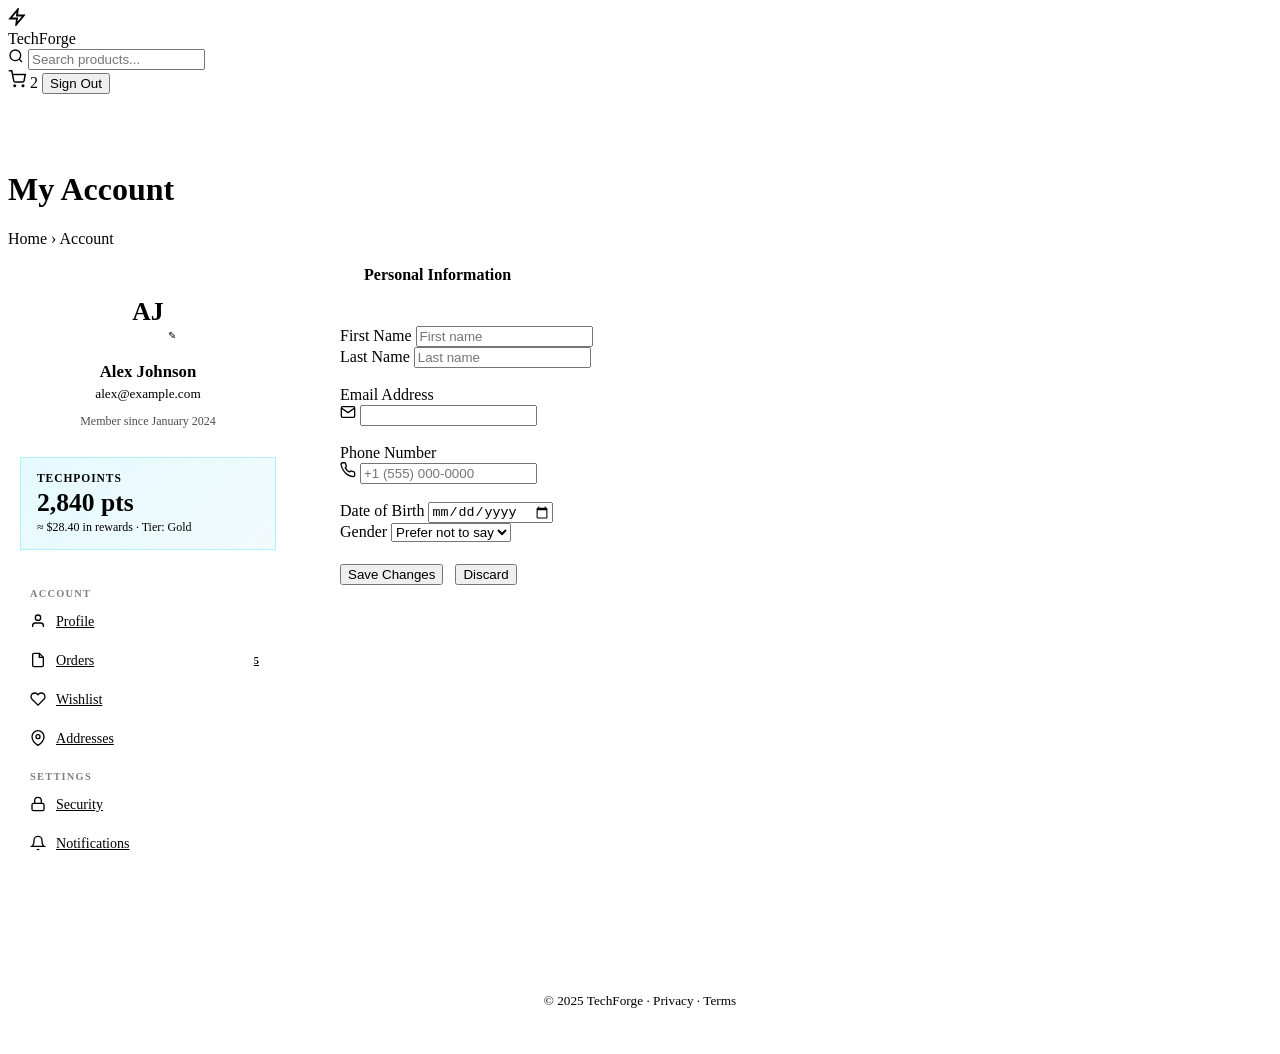
==== src/main/resources/templates/account.html @ 86583021 "commit" ====
<!DOCTYPE html>
<html lang="en" xmlns:th="http://www.thymeleaf.org">
<head>
    <meta charset="UTF-8"/>
    <meta name="viewport" content="width=device-width, initial-scale=1.0"/>
    <title>My Account — TechForge</title>
    <link rel="stylesheet" th:href="@{/css/styles.css}"/>
    <style>
        /* ── Account layout ── */
        .account-page { padding: 56px 0 80px; }
        .account-layout {
            display: grid;
            grid-template-columns: 280px 1fr;
            gap: 28px;
            align-items: start;
        }
        /* Sidebar */
        .account-sidebar {
            background: var(--panel);
            border: 1px solid var(--border);
            border-radius: var(--radius-lg);
            overflow: hidden;
            position: sticky;
            top: 90px;
        }
        .account-profile-card {
            padding: 28px 24px;
            border-bottom: 1px solid var(--border);
            text-align: center;
        }
        .account-avatar {
            width: 72px; height: 72px;
            background: linear-gradient(135deg, var(--cyan), var(--cyan-dim));
            border-radius: 50%;
            display: flex; align-items: center; justify-content: center;
            font-family: var(--font-display);
            font-size: 1.6rem; font-weight: 800;
            color: var(--navy);
            margin: 0 auto 14px;
            position: relative;
        }
        .avatar-edit-btn {
            position: absolute; bottom: 0; right: 0;
            width: 24px; height: 24px;
            background: var(--navy-light);
            border: 2px solid var(--border);
            border-radius: 50%;
            display: flex; align-items: center; justify-content: center;
            cursor: pointer; transition: var(--transition);
            color: var(--white-dim); font-size: 0.6rem;
        }
        .avatar-edit-btn:hover { border-color: var(--cyan); color: var(--cyan); }
        .account-name {
            font-family: var(--font-display);
            font-size: 1.05rem; font-weight: 700;
            margin-bottom: 4px;
        }
        .account-email { font-size: 0.83rem; color: var(--white-dim); margin-bottom: 12px; }
        .account-member-since { font-size: 0.75rem; color: var(--white-dim); opacity: 0.7; }
        /* Account nav */
        .account-nav { padding: 12px 8px; }
        .account-nav-item {
            display: flex; align-items: center; gap: 10px;
            padding: 10px 14px;
            border-radius: var(--radius);
            color: var(--white-dim);
            font-size: 0.88rem; font-weight: 500;
            cursor: pointer; transition: var(--transition);
            margin-bottom: 2px;
        }
        .account-nav-item:hover { color: var(--white); background: var(--navy-light); }
        .account-nav-item.active {
            color: var(--cyan); background: var(--cyan-glow);
            border-left: 3px solid var(--cyan);
            margin-left: -3px; padding-left: 17px;
        }
        .account-nav-section {
            font-size: 0.65rem; font-weight: 700;
            letter-spacing: 0.12em; text-transform: uppercase;
            color: var(--white-dim); opacity: 0.5;
            padding: 10px 14px 4px;
            margin-top: 4px;
        }
        /* Points widget */
        .points-widget {
            margin: 0 12px 12px;
            background: linear-gradient(135deg, rgba(0,212,255,0.1) 0%, rgba(0,153,187,0.05) 100%);
            border: 1px solid rgba(0,212,255,0.25);
            border-radius: var(--radius);
            padding: 14px 16px;
        }
        .points-label { font-size: 0.72rem; font-weight: 700; letter-spacing: 0.08em;
            text-transform: uppercase; color: var(--cyan); margin-bottom: 4px; }
        .points-value { font-family: var(--font-display); font-size: 1.6rem; font-weight: 800; color: var(--white); }
        .points-sub { font-size: 0.75rem; color: var(--white-dim); margin-top: 2px; }
        /* Main panel */
        .account-panel { display: flex; flex-direction: column; gap: 24px; }
        .account-section {
            background: var(--panel);
            border: 1px solid var(--border);
            border-radius: var(--radius-lg);
            overflow: hidden;
        }
        .account-section-header {
            padding: 18px 24px;
            border-bottom: 1px solid var(--border);
            display: flex; align-items: center; justify-content: space-between;
        }
        .account-section-title {
            font-family: var(--font-display);
            font-size: 1rem; font-weight: 700;
            display: flex; align-items: center; gap: 8px;
        }
        .account-section-body { padding: 24px; }
        /* Order row */
        .order-row {
            display: flex; align-items: center; gap: 16px;
            padding: 16px;
            border: 1px solid var(--border);
            border-radius: var(--radius);
            margin-bottom: 12px;
            transition: var(--transition);
            cursor: pointer;
        }
        .order-row:hover { border-color: rgba(0,212,255,0.3); }
        .order-row:last-child { margin-bottom: 0; }
        .order-row-thumb {
            width: 56px; height: 56px;
            background: var(--navy-light);
            border-radius: var(--radius);
            overflow: hidden; flex-shrink: 0;
        }
        .order-row-thumb img { width: 100%; height: 100%; object-fit: cover; }
        .order-row-info { flex: 1; }
        .order-row-id {
            font-family: var(--font-display);
            font-size: 0.82rem; color: var(--cyan); margin-bottom: 3px;
        }
        .order-row-name { font-weight: 600; font-size: 0.92rem; margin-bottom: 3px; }
        .order-row-date { font-size: 0.78rem; color: var(--white-dim); }
        .order-row-right { text-align: right; flex-shrink: 0; }
        .order-row-total { font-family: var(--font-display); font-weight: 800; font-size: 1rem; }
        .order-row-action { font-size: 0.8rem; color: var(--cyan); margin-top: 4px; cursor: pointer; }
        /* Address card */
        .address-card {
            border: 1px solid var(--border);
            border-radius: var(--radius);
            padding: 16px;
            position: relative;
            transition: var(--transition);
        }
        .address-card:hover { border-color: rgba(0,212,255,0.3); }
        .address-card.default { border-color: var(--cyan); }
        .address-card-badge {
            position: absolute; top: 10px; right: 10px;
        }
        .address-name { font-weight: 600; font-size: 0.9rem; margin-bottom: 6px; }
        .address-lines { font-size: 0.85rem; color: var(--white-dim); line-height: 1.6; }
        .address-actions {
            display: flex; gap: 8px; margin-top: 12px;
            padding-top: 12px; border-top: 1px solid var(--border);
        }
        .addresses-grid {
            display: grid;
            grid-template-columns: 1fr 1fr;
            gap: 14px;
        }
        /* Wishlist grid */
        .wishlist-grid {
            display: grid;
            grid-template-columns: repeat(auto-fill, minmax(160px, 1fr));
            gap: 16px;
        }
        .wishlist-item {
            background: var(--navy-light);
            border: 1px solid var(--border);
            border-radius: var(--radius);
            overflow: hidden;
            transition: var(--transition);
        }
        .wishlist-item:hover { border-color: rgba(0,212,255,0.4); }
        .wishlist-img {
            aspect-ratio: 1;
            overflow: hidden;
        }
        .wishlist-img img { width: 100%; height: 100%; object-fit: cover; }
        .wishlist-info { padding: 10px; }
        .wishlist-name { font-size: 0.83rem; font-weight: 600; margin-bottom: 4px;
            white-space: nowrap; overflow: hidden; text-overflow: ellipsis; }
        .wishlist-price { font-size: 0.8rem; color: var(--cyan); font-weight: 700; }
        .wishlist-actions { display: flex; gap: 6px; margin-top: 8px; }
        /* Notification toggles */
        .notif-row {
            display: flex; align-items: flex-start; justify-content: space-between; gap: 24px;
            padding: 14px 0;
            border-bottom: 1px solid var(--border);
        }
        .notif-row:last-child { border-bottom: none; }
        .notif-label { font-weight: 500; font-size: 0.9rem; margin-bottom: 3px; }
        .notif-desc { font-size: 0.8rem; color: var(--white-dim); }
        /* Toggle switch */
        .toggle {
            position: relative; width: 44px; height: 24px;
            flex-shrink: 0; cursor: pointer;
        }
        .toggle input { opacity: 0; width: 0; height: 0; }
        .toggle-slider {
            position: absolute; inset: 0;
            background: var(--border);
            border-radius: 24px;
            transition: var(--transition);
        }
        .toggle-slider::before {
            content: '';
            position: absolute; left: 3px; top: 3px;
            width: 18px; height: 18px;
            background: var(--white-dim);
            border-radius: 50%;
            transition: var(--transition);
        }
        .toggle input:checked + .toggle-slider { background: var(--cyan); }
        .toggle input:checked + .toggle-slider::before {
            transform: translateX(20px);
            background: var(--navy);
        }
        /* Danger zone */
        .danger-zone {
            border: 1px solid rgba(255,68,102,0.3);
            border-radius: var(--radius);
            padding: 18px;
            display: flex; align-items: center; justify-content: space-between; gap: 24px;
        }
        .danger-title { font-weight: 600; color: var(--red); margin-bottom: 4px; font-size: 0.92rem; }
        .danger-desc { font-size: 0.83rem; color: var(--white-dim); }

        @media (max-width: 900px) {
            .account-layout { grid-template-columns: 1fr; }
            .account-sidebar { position: static; }
        }
        @media (max-width: 560px) {
            .addresses-grid { grid-template-columns: 1fr; }
        }
    </style>
</head>
<body>

<!-- ══════════════════ NAVBAR ══════════════════ -->
<header>
    <nav class="navbar">
        <div class="navbar-inner">
            <a th:href="@{/}" class="nav-logo">
                <div class="nav-logo-mark">
                    <svg width="18" height="18" viewBox="0 0 24 24" fill="none"
                         stroke="currentColor" stroke-width="2.5">
                        <polygon points="13 2 3 14 12 14 11 22 21 10 12 10 13 2"/>
                    </svg>
                </div>
                <span class="nav-logo-text">Tech<span>Forge</span></span>
            </a>
            <div class="nav-search">
                <svg class="nav-search-icon" width="16" height="16" viewBox="0 0 24 24" fill="none"
                     stroke="currentColor" stroke-width="2">
                    <circle cx="11" cy="11" r="8"/><line x1="21" y1="21" x2="16.65" y2="16.65"/>
                </svg>
                <input type="search" placeholder="Search products..."/>
            </div>
            <div class="nav-actions">
                <a th:href="@{/cart}" class="nav-action-btn" title="Cart">
                    <svg width="18" height="18" viewBox="0 0 24 24" fill="none"
                         stroke="currentColor" stroke-width="2">
                        <circle cx="9" cy="21" r="1"/><circle cx="20" cy="21" r="1"/>
                        <path d="M1 1h4l2.68 13.39a2 2 0 0 0 2 1.61h9.72a2 2 0 0 0 2-1.61L23 6H6"/>
                    </svg>
                    <span class="badge" th:text="${cartCount} ?: 0">2</span>
                </a>
                <form th:action="@{/logout}" method="post" style="display:inline;">
                    <input type="hidden" th:name="${_csrf.parameterName}" th:value="${_csrf.token}"/>
                    <button type="submit" class="btn btn-ghost btn-sm">Sign Out</button>
                </form>
            </div>
        </div>
    </nav>
</header>

<!-- ══════════════════ ACCOUNT PAGE ══════════════════ -->
<main class="account-page">
    <div class="container">
        <h1 class="page-title">My Account</h1>
        <nav class="page-breadcrumb">
            <a th:href="@{/}">Home</a>
            <span>›</span>
            <span>Account</span>
        </nav>

        <div class="account-layout">

            <!-- ── Sidebar ── -->
            <aside class="account-sidebar">
                <div class="account-profile-card">
                    <div class="account-avatar">
                        <span th:text="${user?.initials} ?: 'AJ'">AJ</span>
                        <button class="avatar-edit-btn" title="Change photo">✎</button>
                    </div>
                    <div class="account-name" th:text="${user?.fullName} ?: 'Alex Johnson'">Alex Johnson</div>
                    <div class="account-email" th:text="${user?.email} ?: 'alex@example.com'">alex@example.com</div>
                    <div class="account-member-since">
                        Member since
                        <span th:text="${user?.memberSince} ?: 'January 2024'">January 2024</span>
                    </div>
                </div>

                <!-- TechPoints widget -->
                <div class="points-widget">
                    <div class="points-label">TechPoints</div>
                    <div class="points-value" th:text="${user?.points} ?: '2,840'">2,840 pts</div>
                    <div class="points-sub">≈ $28.40 in rewards · Tier: Gold</div>
                </div>

                <nav class="account-nav">
                    <div class="account-nav-section">Account</div>
                    <a href="#profile" class="account-nav-item active" onclick="showSection('profile',this)">
                        <svg width="16" height="16" viewBox="0 0 24 24" fill="none"
                             stroke="currentColor" stroke-width="2">
                            <path d="M20 21v-2a4 4 0 0 0-4-4H8a4 4 0 0 0-4 4v2"/>
                            <circle cx="12" cy="7" r="4"/>
                        </svg>
                        Profile
                    </a>
                    <a href="#orders" class="account-nav-item" onclick="showSection('orders',this)">
                        <svg width="16" height="16" viewBox="0 0 24 24" fill="none"
                             stroke="currentColor" stroke-width="2">
                            <path d="M14 2H6a2 2 0 0 0-2 2v16a2 2 0 0 0 2 2h12a2 2 0 0 0 2-2V8z"/>
                            <polyline points="14 2 14 8 20 8"/>
                        </svg>
                        Orders
                        <span style="margin-left:auto;background:var(--cyan);color:var(--navy);
                         font-size:0.65rem;font-weight:700;padding:2px 7px;border-radius:999px;">
              5
            </span>
                    </a>
                    <a href="#wishlist" class="account-nav-item" onclick="showSection('wishlist',this)">
                        <svg width="16" height="16" viewBox="0 0 24 24" fill="none"
                             stroke="currentColor" stroke-width="2">
                            <path d="M20.84 4.61a5.5 5.5 0 0 0-7.78 0L12 5.67l-1.06-1.06a5.5 5.5 0 0 0-7.78 7.78l1.06 1.06L12 21.23l7.78-7.78 1.06-1.06a5.5 5.5 0 0 0 0-7.78z"/>
                        </svg>
                        Wishlist
                    </a>
                    <a href="#addresses" class="account-nav-item" onclick="showSection('addresses',this)">
                        <svg width="16" height="16" viewBox="0 0 24 24" fill="none"
                             stroke="currentColor" stroke-width="2">
                            <path d="M21 10c0 7-9 13-9 13s-9-6-9-13a9 9 0 0 1 18 0z"/>
                            <circle cx="12" cy="10" r="3"/>
                        </svg>
                        Addresses
                    </a>
                    <div class="account-nav-section">Settings</div>
                    <a href="#security" class="account-nav-item" onclick="showSection('security',this)">
                        <svg width="16" height="16" viewBox="0 0 24 24" fill="none"
                             stroke="currentColor" stroke-width="2">
                            <rect x="3" y="11" width="18" height="11" rx="2" ry="2"/>
                            <path d="M7 11V7a5 5 0 0 1 10 0v4"/>
                        </svg>
                        Security
                    </a>
                    <a href="#notifications" class="account-nav-item" onclick="showSection('notifications',this)">
                        <svg width="16" height="16" viewBox="0 0 24 24" fill="none"
                             stroke="currentColor" stroke-width="2">
                            <path d="M18 8A6 6 0 0 0 6 8c0 7-3 9-3 9h18s-3-2-3-9"/>
                            <path d="M13.73 21a2 2 0 0 1-3.46 0"/>
                        </svg>
                        Notifications
                    </a>
                </nav>
            </aside>

            <!-- ── Main panels ── -->
            <div class="account-panel">

                <!-- ════ PROFILE ════ -->
                <div class="account-section" id="section-profile">
                    <div class="account-section-header">
                        <div class="account-section-title">
                            <svg width="16" height="16" viewBox="0 0 24 24" fill="none"
                                 stroke="var(--cyan)" stroke-width="2">
                                <path d="M20 21v-2a4 4 0 0 0-4-4H8a4 4 0 0 0-4 4v2"/>
                                <circle cx="12" cy="7" r="4"/>
                            </svg>
                            Personal Information
                        </div>
                    </div>
                    <div class="account-section-body">
                        <form th:action="@{/account/profile}" th:object="${profileForm}"
                              method="post" style="display:flex;flex-direction:column;gap:18px;">
                            <input type="hidden" th:name="${_csrf.parameterName}" th:value="${_csrf.token}"/>

                            <div class="form-row">
                                <div class="form-group">
                                    <label class="form-label">First Name</label>
                                    <input th:field="*{firstName}" type="text" class="form-input"
                                           placeholder="First name" th:value="${user?.firstName} ?: 'Alex'"/>
                                </div>
                                <div class="form-group">
                                    <label class="form-label">Last Name</label>
                                    <input th:field="*{lastName}" type="text" class="form-input"
                                           placeholder="Last name" th:value="${user?.lastName} ?: 'Johnson'"/>
                                </div>
                            </div>

                            <div class="form-group">
                                <label class="form-label">Email Address</label>
                                <div class="input-group">
                                    <svg class="input-icon" width="16" height="16" viewBox="0 0 24 24" fill="none"
                                         stroke="currentColor" stroke-width="2">
                                        <path d="M4 4h16c1.1 0 2 .9 2 2v12c0 1.1-.9 2-2 2H4c-1.1 0-2-.9-2-2V6c0-1.1.9-2 2-2z"/>
                                        <polyline points="22,6 12,13 2,6"/>
                                    </svg>
                                    <input th:field="*{email}" type="email" class="form-input"
                                           th:value="${user?.email} ?: 'alex@example.com'"/>
                                </div>
                            </div>

                            <div class="form-group">
                                <label class="form-label">Phone Number</label>
                                <div class="input-group">
                                    <svg class="input-icon" width="16" height="16" viewBox="0 0 24 24" fill="none"
                                         stroke="currentColor" stroke-width="2">
                                        <path d="M22 16.92v3a2 2 0 0 1-2.18 2 19.79 19.79 0 0 1-8.63-3.07A19.5 19.5 0 0 1 4.69 12 19.79 19.79 0 0 1 1.61 3.38 2 2 0 0 1 3.6 1.18h3a2 2 0 0 1 2 1.72c.127.96.361 1.903.7 2.81a2 2 0 0 1-.45 2.11L7.91 8.77a16 16 0 0 0 6.29 6.29l.95-.95a2 2 0 0 1 2.11-.45c.907.339 1.85.573 2.81.7a2 2 0 0 1 1.72 2z"/>
                                    </svg>
                                    <input th:field="*{phone}" type="tel" class="form-input"
                                           placeholder="+1 (555) 000-0000"
                                           th:value="${user?.phone}"/>
                                </div>
                            </div>

                            <div class="form-row">
                                <div class="form-group">
                                    <label class="form-label">Date of Birth</label>
                                    <input th:field="*{dob}" type="date" class="form-input"
                                           th:value="${user?.dob}"/>
                                </div>
                                <div class="form-group">
                                    <label class="form-label">Gender</label>
                                    <select th:field="*{gender}" class="form-select">
                                        <option value="">Prefer not to say</option>
                                        <option value="M">Male</option>
                                        <option value="F">Female</option>
                                        <option value="NB">Non-binary</option>
                                        <option value="OTHER">Other</option>
                                    </select>
                                </div>
                            </div>

                            <div style="display:flex;gap:12px;padding-top:4px;">
                                <button type="submit" class="btn btn-primary">Save Changes</button>
                                <button type="reset" class="btn btn-ghost">Discard</button>
                            </div>
                        </form>
                    </div>
                </div>

                <!-- ════ ORDERS ════ -->
                <div class="account-section" id="section-orders" style="display:none;">
                    <div class="account-section-header">
                        <div class="account-section-title">
                            <svg width="16" height="16" viewBox="0 0 24 24" fill="none"
                                 stroke="var(--cyan)" stroke-width="2">
                                <path d="M14 2H6a2 2 0 0 0-2 2v16a2 2 0 0 0 2 2h12a2 2 0 0 0 2-2V8z"/>
                                <polyline points="14 2 14 8 20 8"/>
                            </svg>
                            Order History
                        </div>
                        <select class="sort-select" style="font-size:0.82rem;">
                            <option>All Orders</option>
                            <option>Delivered</option>
                            <option>In Transit</option>
                            <option>Pending</option>
                            <option>Cancelled</option>
                        </select>
                    </div>
                    <div class="account-section-body">

                        <!--/* th:each loop:
                        <div th:each="order : ${userOrders}" class="order-row"
                             th:onclick="|window.location='@{/account/orders/{id}(id=${order.id})}'|">
                          ...
                        </div>
                        */-->

                        <div class="order-row">
                            <div class="order-row-thumb">
                                <img src="https://images.unsplash.com/photo-1517336714731-489689fd1ca8?w=120&q=60"
                                     th:src="@{/images/products/macbook-thumb.jpg}" alt="MacBook"/>
                            </div>
                            <div class="order-row-info">
                                <div class="order-row-id">Order #10089 · 2 items</div>
                                <div class="order-row-name">MacBook Pro M3 + AirPods Pro</div>
                                <div class="order-row-date">Placed Jun 03, 2025</div>
                            </div>
                            <div class="order-row-right">
                                <div class="order-row-total">$2,248.00</div>
                                <span class="status status-pending" style="margin-top:6px;display:inline-flex;">Pending</span>
                                <div class="order-row-action">Track order →</div>
                            </div>
                        </div>

                        <div class="order-row">
                            <div class="order-row-thumb">
                                <img src="https://images.unsplash.com/photo-1505740420928-5e560c06d30e?w=120&q=60"
                                     th:src="@{/images/products/headphones-thumb.jpg}" alt="Sony"/>
                            </div>
                            <div class="order-row-info">
                                <div class="order-row-id">Order #10055 · 1 item</div>
                                <div class="order-row-name">Sony WH-1000XM5 Wireless</div>
                                <div class="order-row-date">Placed May 18, 2025</div>
                            </div>
                            <div class="order-row-right">
                                <div class="order-row-total">$349.00</div>
                                <span class="status status-active" style="margin-top:6px;display:inline-flex;">Delivered</span>
                                <div class="order-row-action">Buy again →</div>
                            </div>
                        </div>

                        <div class="order-row">
                            <div class="order-row-thumb">
                                <img src="https://images.unsplash.com/photo-1527443224154-c4a3942d3acf?w=120&q=60"
                                     th:src="@{/images/products/monitor-thumb.jpg}" alt="Monitor"/>
                            </div>
                            <div class="order-row-info">
                                <div class="order-row-id">Order #10030 · 1 item</div>
                                <div class="order-row-name">LG 34" UltraWide IPS 144Hz</div>
                                <div class="order-row-date">Placed Apr 10, 2025</div>
                            </div>
                            <div class="order-row-right">
                                <div class="order-row-total">$799.00</div>
                                <span class="status status-active" style="margin-top:6px;display:inline-flex;">Delivered</span>
                                <div class="order-row-action">Write a review →</div>
                            </div>
                        </div>

                    </div>
                </div>

                <!-- ════ WISHLIST ════ -->
                <div class="account-section" id="section-wishlist" style="display:none;">
                    <div class="account-section-header">
                        <div class="account-section-title">
                            <svg width="16" height="16" viewBox="0 0 24 24" fill="none"
                                 stroke="var(--cyan)" stroke-width="2">
                                <path d="M20.84 4.61a5.5 5.5 0 0 0-7.78 0L12 5.67l-1.06-1.06a5.5 5.5 0 0 0-7.78 7.78l1.06 1.06L12 21.23l7.78-7.78 1.06-1.06a5.5 5.5 0 0 0 0-7.78z"/>
                            </svg>
                            Saved Items
                        </div>
                        <span style="font-size:0.83rem;color:var(--white-dim);">4 items</span>
                    </div>
                    <div class="account-section-body">
                        <div class="wishlist-grid">
                            <div class="wishlist-item">
                                <div class="wishlist-img">
                                    <img src="https://images.unsplash.com/photo-1593640408182-31c228b42c41?w=200&q=60"
                                         th:src="@{/images/products/rtx-thumb.jpg}" alt="RTX 4090"/>
                                </div>
                                <div class="wishlist-info">
                                    <div class="wishlist-name">NVIDIA RTX 4090</div>
                                    <div class="wishlist-price">$1,599.00</div>
                                    <div class="wishlist-actions">
                                        <a th:href="@{/cart/add(productId=8)}"
                                           class="btn btn-primary btn-sm" style="flex:1;justify-content:center;">Add</a>
                                        <button class="btn-icon btn-sm" title="Remove from wishlist">✕</button>
                                    </div>
                                </div>
                            </div>
                            <div class="wishlist-item">
                                <div class="wishlist-img">
                                    <img src="https://images.unsplash.com/photo-1606220588913-b3aacb4d2f46?w=200&q=60"
                                         th:src="@{/images/products/iphone-thumb.jpg}" alt="iPhone 15"/>
                                </div>
                                <div class="wishlist-info">
                                    <div class="wishlist-name">iPhone 15 Pro Max</div>
                                    <div class="wishlist-price">$1,019.00</div>
                                    <div class="wishlist-actions">
                                        <a th:href="@{/cart/add(productId=2)}"
                                           class="btn btn-primary btn-sm" style="flex:1;justify-content:center;">Add</a>
                                        <button class="btn-icon btn-sm" title="Remove">✕</button>
                                    </div>
                                </div>
                            </div>
                            <div class="wishlist-item">
                                <div class="wishlist-img">
                                    <img src="https://images.unsplash.com/photo-1585386959984-a4155224a1ad?w=200&q=60"
                                         th:src="@{/images/products/watch-thumb.jpg}" alt="Galaxy Watch"/>
                                </div>
                                <div class="wishlist-info">
                                    <div class="wishlist-name">Galaxy Watch 6 Pro</div>
                                    <div class="wishlist-price">$449.00</div>
                                    <div class="wishlist-actions">
                                        <a th:href="@{/cart/add(productId=5)}"
                                           class="btn btn-primary btn-sm" style="flex:1;justify-content:center;">Add</a>
                                        <button class="btn-icon btn-sm" title="Remove">✕</button>
                                    </div>
                                </div>
                            </div>
                            <div class="wishlist-item">
                                <div class="wishlist-img">
                                    <img src="https://images.unsplash.com/photo-1496181133206-80ce9b88a853?w=200&q=60"
                                         th:src="@{/images/products/dell-thumb.jpg}" alt="Dell XPS"/>
                                </div>
                                <div class="wishlist-info">
                                    <div class="wishlist-name">Dell XPS 15 OLED</div>
                                    <div class="wishlist-price">$1,599.00</div>
                                    <div class="wishlist-actions">
                                        <a th:href="@{/cart/add(productId=4)}"
                                           class="btn btn-primary btn-sm" style="flex:1;justify-content:center;">Add</a>
                                        <button class="btn-icon btn-sm" title="Remove">✕</button>
                                    </div>
                                </div>
                            </div>
                        </div>
                    </div>
                </div>

                <!-- ════ ADDRESSES ════ -->
                <div class="account-section" id="section-addresses" style="display:none;">
                    <div class="account-section-header">
                        <div class="account-section-title">
                            <svg width="16" height="16" viewBox="0 0 24 24" fill="none"
                                 stroke="var(--cyan)" stroke-width="2">
                                <path d="M21 10c0 7-9 13-9 13s-9-6-9-13a9 9 0 0 1 18 0z"/>
                                <circle cx="12" cy="10" r="3"/>
                            </svg>
                            Saved Addresses
                        </div>
                        <button class="btn btn-outline btn-sm" onclick="showAddressForm()">
                            + Add Address
                        </button>
                    </div>
                    <div class="account-section-body">
                        <div class="addresses-grid">
                            <div class="address-card default">
                                <div class="address-card-badge">
                                    <span class="tag cyan">Default</span>
                                </div>
                                <div class="address-name">Alex Johnson</div>
                                <div class="address-lines">
                                    123 Silicon Valley Blvd<br/>
                                    San Francisco, CA 94105<br/>
                                    United States<br/>
                                    +1 (415) 555-0192
                                </div>
                                <div class="address-actions">
                                    <button class="btn btn-ghost btn-sm">Edit</button>
                                    <button class="btn btn-danger btn-sm">Remove</button>
                                </div>
                            </div>
                            <div class="address-card">
                                <div class="address-name">Alex Johnson (Work)</div>
                                <div class="address-lines">
                                    456 Market Street, Suite 800<br/>
                                    San Francisco, CA 94105<br/>
                                    United States<br/>
                                    +1 (415) 555-0182
                                </div>
                                <div class="address-actions">
                                    <button class="btn btn-ghost btn-sm">Edit</button>
                                    <button class="btn btn-ghost btn-sm">Set Default</button>
                                    <button class="btn btn-danger btn-sm">Remove</button>
                                </div>
                            </div>
                        </div>
                    </div>
                </div>

                <!-- ════ SECURITY ════ -->
                <div class="account-section" id="section-security" style="display:none;">
                    <div class="account-section-header">
                        <div class="account-section-title">
                            <svg width="16" height="16" viewBox="0 0 24 24" fill="none"
                                 stroke="var(--cyan)" stroke-width="2">
                                <rect x="3" y="11" width="18" height="11" rx="2" ry="2"/>
                                <path d="M7 11V7a5 5 0 0 1 10 0v4"/>
                            </svg>
                            Security Settings
                        </div>
                    </div>
                    <div class="account-section-body" style="display:flex;flex-direction:column;gap:24px;">

                        <!-- Change password -->
                        <div>
                            <div style="font-family:var(--font-display);font-weight:700;font-size:0.95rem;
                          margin-bottom:16px;padding-bottom:12px;border-bottom:1px solid var(--border);">
                                Change Password
                            </div>
                            <form th:action="@{/account/password}" method="post"
                                  style="display:flex;flex-direction:column;gap:16px;">
                                <input type="hidden" th:name="${_csrf.parameterName}" th:value="${_csrf.token}"/>
                                <div class="form-group">
                                    <label class="form-label">Current Password</label>
                                    <input type="password" name="currentPassword" class="form-input"
                                           placeholder="Enter current password" autocomplete="current-password"/>
                                </div>
                                <div class="form-group">
                                    <label class="form-label">New Password</label>
                                    <input type="password" name="newPassword" class="form-input"
                                           placeholder="Min 8 characters" autocomplete="new-password"/>
                                </div>
                                <div class="form-group">
                                    <label class="form-label">Confirm New Password</label>
                                    <input type="password" name="confirmPassword" class="form-input"
                                           placeholder="Repeat new password" autocomplete="new-password"/>
                                </div>
                                <div>
                                    <button type="submit" class="btn btn-primary">Update Password</button>
                                </div>
                            </form>
                        </div>

                        <!-- 2FA -->
                        <div>
                            <div style="font-family:var(--font-display);font-weight:700;font-size:0.95rem;
                          margin-bottom:16px;padding-bottom:12px;border-bottom:1px solid var(--border);">
                                Two-Factor Authentication
                            </div>
                            <div style="display:flex;align-items:center;justify-content:space-between;
                          gap:24px;padding:16px;background:var(--navy-light);
                          border:1px solid var(--border);border-radius:var(--radius);">
                                <div>
                                    <div style="font-weight:600;margin-bottom:4px;">Authenticator App</div>
                                    <div style="font-size:0.83rem;color:var(--white-dim);">
                                        Use Google Authenticator or similar for extra security.
                                    </div>
                                </div>
                                <button class="btn btn-outline btn-sm">Enable 2FA</button>
                            </div>
                        </div>

                        <!-- Sessions -->
                        <div>
                            <div style="font-family:var(--font-display);font-weight:700;font-size:0.95rem;
                          margin-bottom:16px;padding-bottom:12px;border-bottom:1px solid var(--border);">
                                Active Sessions
                            </div>
                            <div style="display:flex;flex-direction:column;gap:10px;">
                                <div style="display:flex;align-items:center;justify-content:space-between;
                            padding:14px;background:var(--navy-light);border:1px solid var(--border);
                            border-radius:var(--radius);">
                                    <div style="display:flex;align-items:center;gap:12px;">
                                        <svg width="20" height="20" viewBox="0 0 24 24" fill="none"
                                             stroke="var(--cyan)" stroke-width="2">
                                            <rect x="2" y="3" width="20" height="14" rx="2" ry="2"/>
                                            <line x1="8" y1="21" x2="16" y2="21"/>
                                            <line x1="12" y1="17" x2="12" y2="21"/>
                                        </svg>
                                        <div>
                                            <div style="font-weight:600;font-size:0.88rem;">MacBook Pro — Chrome</div>
                                            <div style="font-size:0.77rem;color:var(--cyan);">Current session · San Francisco, CA</div>
                                        </div>
                                    </div>
                                </div>
                                <div style="display:flex;align-items:center;justify-content:space-between;
                            padding:14px;background:var(--navy-light);border:1px solid var(--border);
                            border-radius:var(--radius);">
                                    <div style="display:flex;align-items:center;gap:12px;">
                                        <svg width="20" height="20" viewBox="0 0 24 24" fill="none"
                                             stroke="var(--white-dim)" stroke-width="2">
                                            <rect x="5" y="2" width="14" height="20" rx="2" ry="2"/>
                                            <line x1="12" y1="18" x2="12.01" y2="18"/>
                                        </svg>
                                        <div>
                                            <div style="font-weight:600;font-size:0.88rem;">iPhone 15 Pro — Safari</div>
                                            <div style="font-size:0.77rem;color:var(--white-dim);">2 hours ago · San Francisco, CA</div>
                                        </div>
                                    </div>
                                    <button class="btn btn-danger btn-sm">Revoke</button>
                                </div>
                            </div>
                        </div>

                        <!-- Danger zone -->
                        <div>
                            <div style="font-family:var(--font-display);font-weight:700;font-size:0.95rem;
                          color:var(--red);margin-bottom:16px;padding-bottom:12px;
                          border-bottom:1px solid rgba(255,68,102,0.2);">
                                Danger Zone
                            </div>
                            <div class="danger-zone">
                                <div>
                                    <div class="danger-title">Delete Account</div>
                                    <div class="danger-desc">
                                        Permanently delete your account and all associated data. This cannot be undone.
                                    </div>
                                </div>
                                <button class="btn btn-danger btn-sm"
                                        onclick="confirmDeleteAccount()">Delete Account</button>
                            </div>
                        </div>

                    </div>
                </div>

                <!-- ════ NOTIFICATIONS ════ -->
                <div class="account-section" id="section-notifications" style="display:none;">
                    <div class="account-section-header">
                        <div class="account-section-title">
                            <svg width="16" height="16" viewBox="0 0 24 24" fill="none"
                                 stroke="var(--cyan)" stroke-width="2">
                                <path d="M18 8A6 6 0 0 0 6 8c0 7-3 9-3 9h18s-3-2-3-9"/>
                                <path d="M13.73 21a2 2 0 0 1-3.46 0"/>
                            </svg>
                            Notification Preferences
                        </div>
                    </div>
                    <div class="account-section-body">
                        <form th:action="@{/account/notifications}" method="post">
                            <input type="hidden" th:name="${_csrf.parameterName}" th:value="${_csrf.token}"/>

                            <div style="font-size:0.75rem;font-weight:700;letter-spacing:0.1em;
                          text-transform:uppercase;color:var(--white-dim);margin-bottom:12px;">
                                Email Notifications
                            </div>

                            <div class="notif-row">
                                <div>
                                    <div class="notif-label">Order updates</div>
                                    <div class="notif-desc">Confirmation, shipping, and delivery alerts.</div>
                                </div>
                                <label class="toggle">
                                    <input type="checkbox" name="orderUpdates" checked/>
                                    <span class="toggle-slider"></span>
                                </label>
                            </div>
                            <div class="notif-row">
                                <div>
                                    <div class="notif-label">Deals &amp; promotions</div>
                                    <div class="notif-desc">Flash sales, discount codes, and special offers.</div>
                                </div>
                                <label class="toggle">
                                    <input type="checkbox" name="promotions" checked/>
                                    <span class="toggle-slider"></span>
                                </label>
                            </div>
                            <div class="notif-row">
                                <div>
                                    <div class="notif-label">New arrivals</div>
                                    <div class="notif-desc">Be first to know about new products.</div>
                                </div>
                                <label class="toggle">
                                    <input type="checkbox" name="newArrivals"/>
                                    <span class="toggle-slider"></span>
                                </label>
                            </div>
                            <div class="notif-row">
                                <div>
                                    <div class="notif-label">Price drop alerts</div>
                                    <div class="notif-desc">Get notified when wishlist items go on sale.</div>
                                </div>
                                <label class="toggle">
                                    <input type="checkbox" name="priceDrops" checked/>
                                    <span class="toggle-slider"></span>
                                </label>
                            </div>
                            <div class="notif-row">
                                <div>
                                    <div class="notif-label">Back in stock</div>
                                    <div class="notif-desc">Alert when out-of-stock items are available.</div>
                                </div>
                                <label class="toggle">
                                    <input type="checkbox" name="backInStock" checked/>
                                    <span class="toggle-slider"></span>
                                </label>
                            </div>

                            <div style="margin-top:16px;padding-top:16px;border-top:1px solid var(--border);
                          font-size:0.75rem;font-weight:700;letter-spacing:0.1em;
                          text-transform:uppercase;color:var(--white-dim);margin-bottom:12px;">
                                Push Notifications
                            </div>

                            <div class="notif-row">
                                <div>
                                    <div class="notif-label">Browser push notifications</div>
                                    <div class="notif-desc">Receive notifications directly in your browser.</div>
                                </div>
                                <label class="toggle">
                                    <input type="checkbox" name="pushNotifs"/>
                                    <span class="toggle-slider"></span>
                                </label>
                            </div>

                            <div style="margin-top:20px;">
                                <button type="submit" class="btn btn-primary">Save Preferences</button>
                            </div>
                        </form>
                    </div>
                </div>

            </div><!-- /.account-panel -->
        </div><!-- /.account-layout -->
    </div><!-- /.container -->
</main>

<!-- ══════════════════ FOOTER (minimal) ══════════════════ -->
<footer style="background:var(--panel);border-top:1px solid var(--border);
               padding:24px;text-align:center;">
    <p style="font-size:0.83rem;color:var(--white-dim);">
        © 2025 TechForge ·
        <a th:href="@{/privacy}" style="color:var(--cyan);">Privacy</a> ·
        <a th:href="@{/terms}" style="color:var(--cyan);">Terms</a>
    </p>
</footer>

<script>
    // Section navigation
    function showSection(sectionId, navItem) {
        // Hide all sections
        document.querySelectorAll('.account-section').forEach(s => s.style.display = 'none');
        // Show target section
        const el = document.getElementById('section-' + sectionId);
        if (el) el.style.display = 'block';
        // Update nav active state
        document.querySelectorAll('.account-nav-item').forEach(a => a.classList.remove('active'));
        if (navItem) navItem.classList.add('active');
    }

    // Handle URL hash on load
    function loadFromHash() {
        const hash = window.location.hash.replace('#', '') || 'profile';
        const navLink = document.querySelector('.account-nav-item[href="#' + hash + '"]');
        showSection(hash, navLink);
    }
    window.addEventListener('load', loadFromHash);
    window.addEventListener('hashchange', loadFromHash);

    // Delete account confirmation
    function confirmDeleteAccount() {
        if (confirm('Are you absolutely sure you want to delete your account? This is irreversible.')) {
            // TODO: POST /account/delete
            alert('Account deletion request submitted.');
        }
    }

    function showAddressForm() {
        alert('Address form modal — implement with your preferred modal library.');
    }
</script>
</body>
</html>
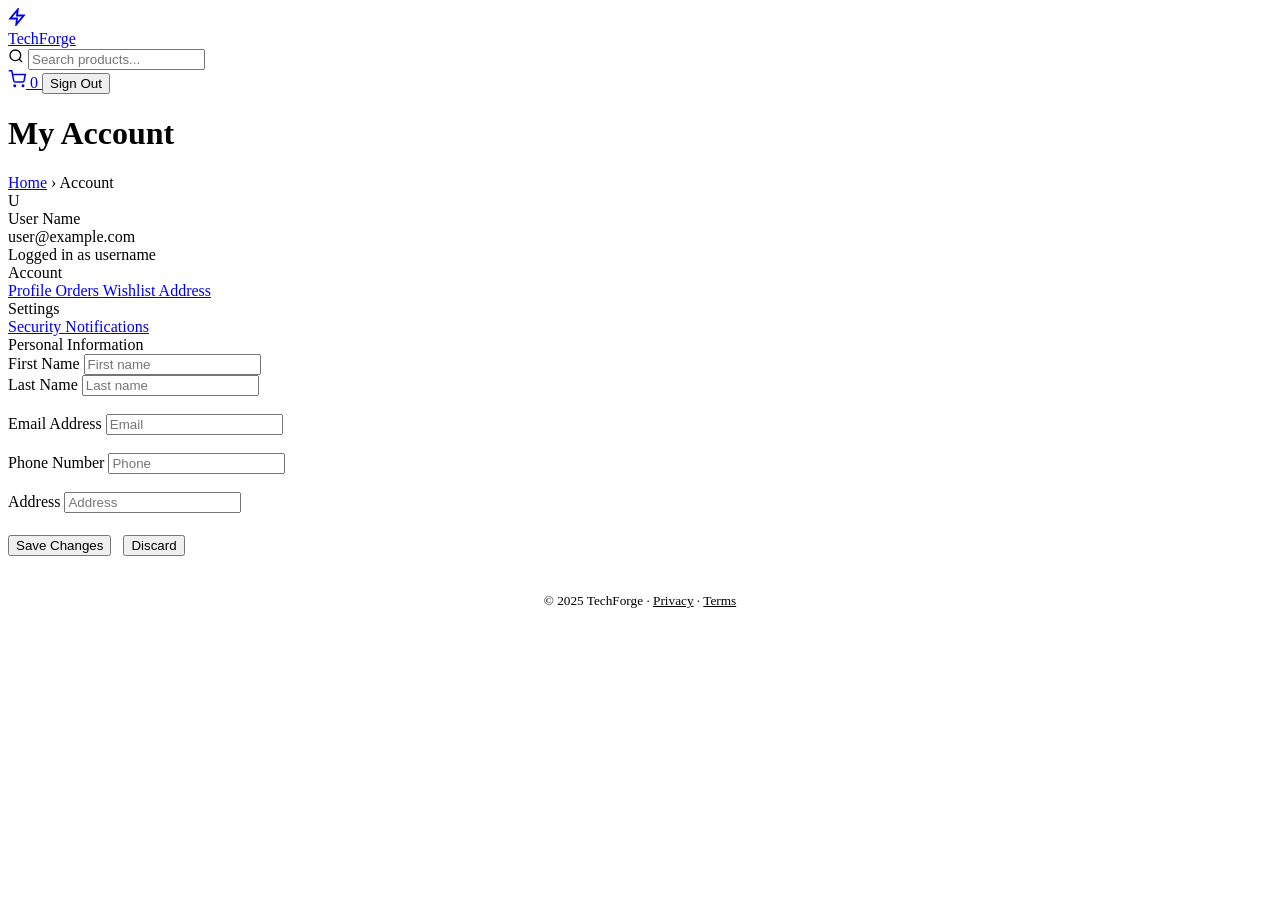
==== commit 3c916454: "commit" ====
--- a/src/main/resources/templates/account.html
+++ b/src/main/resources/templates/account.html
@@ -1,254 +1,18 @@
 <!DOCTYPE html>
-<html lang="en" xmlns:th="http://www.thymeleaf.org">
+<html lang="en"
+      xmlns:th="http://www.thymeleaf.org">
 <head>
     <meta charset="UTF-8"/>
     <meta name="viewport" content="width=device-width, initial-scale=1.0"/>
     <title>My Account — TechForge</title>
     <link rel="stylesheet" th:href="@{/css/styles.css}"/>
-    <style>
-        /* ── Account layout ── */
-        .account-page { padding: 56px 0 80px; }
-        .account-layout {
-            display: grid;
-            grid-template-columns: 280px 1fr;
-            gap: 28px;
-            align-items: start;
-        }
-        /* Sidebar */
-        .account-sidebar {
-            background: var(--panel);
-            border: 1px solid var(--border);
-            border-radius: var(--radius-lg);
-            overflow: hidden;
-            position: sticky;
-            top: 90px;
-        }
-        .account-profile-card {
-            padding: 28px 24px;
-            border-bottom: 1px solid var(--border);
-            text-align: center;
-        }
-        .account-avatar {
-            width: 72px; height: 72px;
-            background: linear-gradient(135deg, var(--cyan), var(--cyan-dim));
-            border-radius: 50%;
-            display: flex; align-items: center; justify-content: center;
-            font-family: var(--font-display);
-            font-size: 1.6rem; font-weight: 800;
-            color: var(--navy);
-            margin: 0 auto 14px;
-            position: relative;
-        }
-        .avatar-edit-btn {
-            position: absolute; bottom: 0; right: 0;
-            width: 24px; height: 24px;
-            background: var(--navy-light);
-            border: 2px solid var(--border);
-            border-radius: 50%;
-            display: flex; align-items: center; justify-content: center;
-            cursor: pointer; transition: var(--transition);
-            color: var(--white-dim); font-size: 0.6rem;
-        }
-        .avatar-edit-btn:hover { border-color: var(--cyan); color: var(--cyan); }
-        .account-name {
-            font-family: var(--font-display);
-            font-size: 1.05rem; font-weight: 700;
-            margin-bottom: 4px;
-        }
-        .account-email { font-size: 0.83rem; color: var(--white-dim); margin-bottom: 12px; }
-        .account-member-since { font-size: 0.75rem; color: var(--white-dim); opacity: 0.7; }
-        /* Account nav */
-        .account-nav { padding: 12px 8px; }
-        .account-nav-item {
-            display: flex; align-items: center; gap: 10px;
-            padding: 10px 14px;
-            border-radius: var(--radius);
-            color: var(--white-dim);
-            font-size: 0.88rem; font-weight: 500;
-            cursor: pointer; transition: var(--transition);
-            margin-bottom: 2px;
-        }
-        .account-nav-item:hover { color: var(--white); background: var(--navy-light); }
-        .account-nav-item.active {
-            color: var(--cyan); background: var(--cyan-glow);
-            border-left: 3px solid var(--cyan);
-            margin-left: -3px; padding-left: 17px;
-        }
-        .account-nav-section {
-            font-size: 0.65rem; font-weight: 700;
-            letter-spacing: 0.12em; text-transform: uppercase;
-            color: var(--white-dim); opacity: 0.5;
-            padding: 10px 14px 4px;
-            margin-top: 4px;
-        }
-        /* Points widget */
-        .points-widget {
-            margin: 0 12px 12px;
-            background: linear-gradient(135deg, rgba(0,212,255,0.1) 0%, rgba(0,153,187,0.05) 100%);
-            border: 1px solid rgba(0,212,255,0.25);
-            border-radius: var(--radius);
-            padding: 14px 16px;
-        }
-        .points-label { font-size: 0.72rem; font-weight: 700; letter-spacing: 0.08em;
-            text-transform: uppercase; color: var(--cyan); margin-bottom: 4px; }
-        .points-value { font-family: var(--font-display); font-size: 1.6rem; font-weight: 800; color: var(--white); }
-        .points-sub { font-size: 0.75rem; color: var(--white-dim); margin-top: 2px; }
-        /* Main panel */
-        .account-panel { display: flex; flex-direction: column; gap: 24px; }
-        .account-section {
-            background: var(--panel);
-            border: 1px solid var(--border);
-            border-radius: var(--radius-lg);
-            overflow: hidden;
-        }
-        .account-section-header {
-            padding: 18px 24px;
-            border-bottom: 1px solid var(--border);
-            display: flex; align-items: center; justify-content: space-between;
-        }
-        .account-section-title {
-            font-family: var(--font-display);
-            font-size: 1rem; font-weight: 700;
-            display: flex; align-items: center; gap: 8px;
-        }
-        .account-section-body { padding: 24px; }
-        /* Order row */
-        .order-row {
-            display: flex; align-items: center; gap: 16px;
-            padding: 16px;
-            border: 1px solid var(--border);
-            border-radius: var(--radius);
-            margin-bottom: 12px;
-            transition: var(--transition);
-            cursor: pointer;
-        }
-        .order-row:hover { border-color: rgba(0,212,255,0.3); }
-        .order-row:last-child { margin-bottom: 0; }
-        .order-row-thumb {
-            width: 56px; height: 56px;
-            background: var(--navy-light);
-            border-radius: var(--radius);
-            overflow: hidden; flex-shrink: 0;
-        }
-        .order-row-thumb img { width: 100%; height: 100%; object-fit: cover; }
-        .order-row-info { flex: 1; }
-        .order-row-id {
-            font-family: var(--font-display);
-            font-size: 0.82rem; color: var(--cyan); margin-bottom: 3px;
-        }
-        .order-row-name { font-weight: 600; font-size: 0.92rem; margin-bottom: 3px; }
-        .order-row-date { font-size: 0.78rem; color: var(--white-dim); }
-        .order-row-right { text-align: right; flex-shrink: 0; }
-        .order-row-total { font-family: var(--font-display); font-weight: 800; font-size: 1rem; }
-        .order-row-action { font-size: 0.8rem; color: var(--cyan); margin-top: 4px; cursor: pointer; }
-        /* Address card */
-        .address-card {
-            border: 1px solid var(--border);
-            border-radius: var(--radius);
-            padding: 16px;
-            position: relative;
-            transition: var(--transition);
-        }
-        .address-card:hover { border-color: rgba(0,212,255,0.3); }
-        .address-card.default { border-color: var(--cyan); }
-        .address-card-badge {
-            position: absolute; top: 10px; right: 10px;
-        }
-        .address-name { font-weight: 600; font-size: 0.9rem; margin-bottom: 6px; }
-        .address-lines { font-size: 0.85rem; color: var(--white-dim); line-height: 1.6; }
-        .address-actions {
-            display: flex; gap: 8px; margin-top: 12px;
-            padding-top: 12px; border-top: 1px solid var(--border);
-        }
-        .addresses-grid {
-            display: grid;
-            grid-template-columns: 1fr 1fr;
-            gap: 14px;
-        }
-        /* Wishlist grid */
-        .wishlist-grid {
-            display: grid;
-            grid-template-columns: repeat(auto-fill, minmax(160px, 1fr));
-            gap: 16px;
-        }
-        .wishlist-item {
-            background: var(--navy-light);
-            border: 1px solid var(--border);
-            border-radius: var(--radius);
-            overflow: hidden;
-            transition: var(--transition);
-        }
-        .wishlist-item:hover { border-color: rgba(0,212,255,0.4); }
-        .wishlist-img {
-            aspect-ratio: 1;
-            overflow: hidden;
-        }
-        .wishlist-img img { width: 100%; height: 100%; object-fit: cover; }
-        .wishlist-info { padding: 10px; }
-        .wishlist-name { font-size: 0.83rem; font-weight: 600; margin-bottom: 4px;
-            white-space: nowrap; overflow: hidden; text-overflow: ellipsis; }
-        .wishlist-price { font-size: 0.8rem; color: var(--cyan); font-weight: 700; }
-        .wishlist-actions { display: flex; gap: 6px; margin-top: 8px; }
-        /* Notification toggles */
-        .notif-row {
-            display: flex; align-items: flex-start; justify-content: space-between; gap: 24px;
-            padding: 14px 0;
-            border-bottom: 1px solid var(--border);
-        }
-        .notif-row:last-child { border-bottom: none; }
-        .notif-label { font-weight: 500; font-size: 0.9rem; margin-bottom: 3px; }
-        .notif-desc { font-size: 0.8rem; color: var(--white-dim); }
-        /* Toggle switch */
-        .toggle {
-            position: relative; width: 44px; height: 24px;
-            flex-shrink: 0; cursor: pointer;
-        }
-        .toggle input { opacity: 0; width: 0; height: 0; }
-        .toggle-slider {
-            position: absolute; inset: 0;
-            background: var(--border);
-            border-radius: 24px;
-            transition: var(--transition);
-        }
-        .toggle-slider::before {
-            content: '';
-            position: absolute; left: 3px; top: 3px;
-            width: 18px; height: 18px;
-            background: var(--white-dim);
-            border-radius: 50%;
-            transition: var(--transition);
-        }
-        .toggle input:checked + .toggle-slider { background: var(--cyan); }
-        .toggle input:checked + .toggle-slider::before {
-            transform: translateX(20px);
-            background: var(--navy);
-        }
-        /* Danger zone */
-        .danger-zone {
-            border: 1px solid rgba(255,68,102,0.3);
-            border-radius: var(--radius);
-            padding: 18px;
-            display: flex; align-items: center; justify-content: space-between; gap: 24px;
-        }
-        .danger-title { font-weight: 600; color: var(--red); margin-bottom: 4px; font-size: 0.92rem; }
-        .danger-desc { font-size: 0.83rem; color: var(--white-dim); }
-
-        @media (max-width: 900px) {
-            .account-layout { grid-template-columns: 1fr; }
-            .account-sidebar { position: static; }
-        }
-        @media (max-width: 560px) {
-            .addresses-grid { grid-template-columns: 1fr; }
-        }
-    </style>
 </head>
 <body>
 
-<!-- ══════════════════ NAVBAR ══════════════════ -->
 <header>
     <nav class="navbar">
         <div class="navbar-inner">
-            <a th:href="@{/}" class="nav-logo">
+            <a th:href="@{/}" href="/" class="nav-logo">
                 <div class="nav-logo-mark">
                     <svg width="18" height="18" viewBox="0 0 24 24" fill="none"
                          stroke="currentColor" stroke-width="2.5">
@@ -257,24 +21,31 @@
                 </div>
                 <span class="nav-logo-text">Tech<span>Forge</span></span>
             </a>
+
             <div class="nav-search">
                 <svg class="nav-search-icon" width="16" height="16" viewBox="0 0 24 24" fill="none"
                      stroke="currentColor" stroke-width="2">
-                    <circle cx="11" cy="11" r="8"/><line x1="21" y1="21" x2="16.65" y2="16.65"/>
+                    <circle cx="11" cy="11" r="8"/>
+                    <line x1="21" y1="21" x2="16.65" y2="16.65"/>
                 </svg>
                 <input type="search" placeholder="Search products..."/>
             </div>
+
             <div class="nav-actions">
-                <a th:href="@{/cart}" class="nav-action-btn" title="Cart">
+                <a th:href="@{/cart}" href="/cart" class="nav-action-btn" title="Cart">
                     <svg width="18" height="18" viewBox="0 0 24 24" fill="none"
                          stroke="currentColor" stroke-width="2">
-                        <circle cx="9" cy="21" r="1"/><circle cx="20" cy="21" r="1"/>
+                        <circle cx="9" cy="21" r="1"/>
+                        <circle cx="20" cy="21" r="1"/>
                         <path d="M1 1h4l2.68 13.39a2 2 0 0 0 2 1.61h9.72a2 2 0 0 0 2-1.61L23 6H6"/>
                     </svg>
-                    <span class="badge" th:text="${cartCount} ?: 0">2</span>
+                    <span class="badge" th:text="${cartCount} ?: 0">0</span>
                 </a>
-                <form th:action="@{/logout}" method="post" style="display:inline;">
-                    <input type="hidden" th:name="${_csrf.parameterName}" th:value="${_csrf.token}"/>
+
+                <form th:action="@{/logout}" action="/logout" method="post" style="display:inline;">
+                    <input type="hidden" th:if="${_csrf != null}"
+                           th:name="${_csrf.parameterName}"
+                           th:value="${_csrf.token}"/>
                     <button type="submit" class="btn btn-ghost btn-sm">Sign Out</button>
                 </form>
             </div>
@@ -282,172 +53,137 @@
     </nav>
 </header>
 
-<!-- ══════════════════ ACCOUNT PAGE ══════════════════ -->
 <main class="account-page">
     <div class="container">
         <h1 class="page-title">My Account</h1>
+
         <nav class="page-breadcrumb">
-            <a th:href="@{/}">Home</a>
+            <a th:href="@{/}" href="/">Home</a>
             <span>›</span>
             <span>Account</span>
         </nav>
 
         <div class="account-layout">
 
-            <!-- ── Sidebar ── -->
             <aside class="account-sidebar">
                 <div class="account-profile-card">
+
                     <div class="account-avatar">
-                        <span th:text="${user?.initials} ?: 'AJ'">AJ</span>
-                        <button class="avatar-edit-btn" title="Change photo">✎</button>
-                    </div>
-                    <div class="account-name" th:text="${user?.fullName} ?: 'Alex Johnson'">Alex Johnson</div>
-                    <div class="account-email" th:text="${user?.email} ?: 'alex@example.com'">alex@example.com</div>
+                        <span th:text="${user.firstName != null and !#strings.isEmpty(user.firstName)
+                                ? #strings.substring(user.firstName, 0, 1)
+                                : #strings.substring(user.username, 0, 1)}">
+                            U
+                        </span>
+                    </div>
+
+                    <div class="account-name"
+                         th:text="${user.firstName + ' ' + user.lastName}">
+                        User Name
+                    </div>
+
+                    <div class="account-email"
+                         th:text="${user.email}">
+                        user@example.com
+                    </div>
+
                     <div class="account-member-since">
-                        Member since
-                        <span th:text="${user?.memberSince} ?: 'January 2024'">January 2024</span>
-                    </div>
-                </div>
-
-                <!-- TechPoints widget -->
-                <div class="points-widget">
-                    <div class="points-label">TechPoints</div>
-                    <div class="points-value" th:text="${user?.points} ?: '2,840'">2,840 pts</div>
-                    <div class="points-sub">≈ $28.40 in rewards · Tier: Gold</div>
+                        Logged in as
+                        <span th:text="${user.username}">username</span>
+                    </div>
+
                 </div>
 
                 <nav class="account-nav">
                     <div class="account-nav-section">Account</div>
+
                     <a href="#profile" class="account-nav-item active" onclick="showSection('profile',this)">
-                        <svg width="16" height="16" viewBox="0 0 24 24" fill="none"
-                             stroke="currentColor" stroke-width="2">
-                            <path d="M20 21v-2a4 4 0 0 0-4-4H8a4 4 0 0 0-4 4v2"/>
-                            <circle cx="12" cy="7" r="4"/>
-                        </svg>
                         Profile
                     </a>
+
                     <a href="#orders" class="account-nav-item" onclick="showSection('orders',this)">
-                        <svg width="16" height="16" viewBox="0 0 24 24" fill="none"
-                             stroke="currentColor" stroke-width="2">
-                            <path d="M14 2H6a2 2 0 0 0-2 2v16a2 2 0 0 0 2 2h12a2 2 0 0 0 2-2V8z"/>
-                            <polyline points="14 2 14 8 20 8"/>
-                        </svg>
                         Orders
-                        <span style="margin-left:auto;background:var(--cyan);color:var(--navy);
-                         font-size:0.65rem;font-weight:700;padding:2px 7px;border-radius:999px;">
-              5
-            </span>
-                    </a>
+                    </a>
+
                     <a href="#wishlist" class="account-nav-item" onclick="showSection('wishlist',this)">
-                        <svg width="16" height="16" viewBox="0 0 24 24" fill="none"
-                             stroke="currentColor" stroke-width="2">
-                            <path d="M20.84 4.61a5.5 5.5 0 0 0-7.78 0L12 5.67l-1.06-1.06a5.5 5.5 0 0 0-7.78 7.78l1.06 1.06L12 21.23l7.78-7.78 1.06-1.06a5.5 5.5 0 0 0 0-7.78z"/>
-                        </svg>
                         Wishlist
                     </a>
+
                     <a href="#addresses" class="account-nav-item" onclick="showSection('addresses',this)">
-                        <svg width="16" height="16" viewBox="0 0 24 24" fill="none"
-                             stroke="currentColor" stroke-width="2">
-                            <path d="M21 10c0 7-9 13-9 13s-9-6-9-13a9 9 0 0 1 18 0z"/>
-                            <circle cx="12" cy="10" r="3"/>
-                        </svg>
-                        Addresses
-                    </a>
+                        Address
+                    </a>
+
                     <div class="account-nav-section">Settings</div>
+
                     <a href="#security" class="account-nav-item" onclick="showSection('security',this)">
-                        <svg width="16" height="16" viewBox="0 0 24 24" fill="none"
-                             stroke="currentColor" stroke-width="2">
-                            <rect x="3" y="11" width="18" height="11" rx="2" ry="2"/>
-                            <path d="M7 11V7a5 5 0 0 1 10 0v4"/>
-                        </svg>
                         Security
                     </a>
+
                     <a href="#notifications" class="account-nav-item" onclick="showSection('notifications',this)">
-                        <svg width="16" height="16" viewBox="0 0 24 24" fill="none"
-                             stroke="currentColor" stroke-width="2">
-                            <path d="M18 8A6 6 0 0 0 6 8c0 7-3 9-3 9h18s-3-2-3-9"/>
-                            <path d="M13.73 21a2 2 0 0 1-3.46 0"/>
-                        </svg>
                         Notifications
                     </a>
                 </nav>
             </aside>
 
-            <!-- ── Main panels ── -->
             <div class="account-panel">
 
-                <!-- ════ PROFILE ════ -->
                 <div class="account-section" id="section-profile">
                     <div class="account-section-header">
-                        <div class="account-section-title">
-                            <svg width="16" height="16" viewBox="0 0 24 24" fill="none"
-                                 stroke="var(--cyan)" stroke-width="2">
-                                <path d="M20 21v-2a4 4 0 0 0-4-4H8a4 4 0 0 0-4 4v2"/>
-                                <circle cx="12" cy="7" r="4"/>
-                            </svg>
-                            Personal Information
-                        </div>
-                    </div>
-                    <div class="account-section-body">
-                        <form th:action="@{/account/profile}" th:object="${profileForm}"
-                              method="post" style="display:flex;flex-direction:column;gap:18px;">
-                            <input type="hidden" th:name="${_csrf.parameterName}" th:value="${_csrf.token}"/>
+                        <div class="account-section-title">Personal Information</div>
+                    </div>
+
+                    <div class="account-section-body">
+                        <form th:action="@{/account/profile}" action="/account/profile" method="post"
+                              style="display:flex;flex-direction:column;gap:18px;">
+
+                            <input type="hidden" th:if="${_csrf != null}"
+                                   th:name="${_csrf.parameterName}"
+                                   th:value="${_csrf.token}"/>
 
                             <div class="form-row">
                                 <div class="form-group">
                                     <label class="form-label">First Name</label>
-                                    <input th:field="*{firstName}" type="text" class="form-input"
-                                           placeholder="First name" th:value="${user?.firstName} ?: 'Alex'"/>
-                                </div>
+                                    <input name="firstName"
+                                           type="text"
+                                           class="form-input"
+                                           th:value="${user.firstName}"
+                                           placeholder="First name"/>
+                                </div>
+
                                 <div class="form-group">
                                     <label class="form-label">Last Name</label>
-                                    <input th:field="*{lastName}" type="text" class="form-input"
-                                           placeholder="Last name" th:value="${user?.lastName} ?: 'Johnson'"/>
+                                    <input name="lastName"
+                                           type="text"
+                                           class="form-input"
+                                           th:value="${user.lastName}"
+                                           placeholder="Last name"/>
                                 </div>
                             </div>
 
                             <div class="form-group">
                                 <label class="form-label">Email Address</label>
-                                <div class="input-group">
-                                    <svg class="input-icon" width="16" height="16" viewBox="0 0 24 24" fill="none"
-                                         stroke="currentColor" stroke-width="2">
-                                        <path d="M4 4h16c1.1 0 2 .9 2 2v12c0 1.1-.9 2-2 2H4c-1.1 0-2-.9-2-2V6c0-1.1.9-2 2-2z"/>
-                                        <polyline points="22,6 12,13 2,6"/>
-                                    </svg>
-                                    <input th:field="*{email}" type="email" class="form-input"
-                                           th:value="${user?.email} ?: 'alex@example.com'"/>
-                                </div>
+                                <input name="email"
+                                       type="email"
+                                       class="form-input"
+                                       th:value="${user.email}"
+                                       placeholder="Email"/>
                             </div>
 
                             <div class="form-group">
                                 <label class="form-label">Phone Number</label>
-                                <div class="input-group">
-                                    <svg class="input-icon" width="16" height="16" viewBox="0 0 24 24" fill="none"
-                                         stroke="currentColor" stroke-width="2">
-                                        <path d="M22 16.92v3a2 2 0 0 1-2.18 2 19.79 19.79 0 0 1-8.63-3.07A19.5 19.5 0 0 1 4.69 12 19.79 19.79 0 0 1 1.61 3.38 2 2 0 0 1 3.6 1.18h3a2 2 0 0 1 2 1.72c.127.96.361 1.903.7 2.81a2 2 0 0 1-.45 2.11L7.91 8.77a16 16 0 0 0 6.29 6.29l.95-.95a2 2 0 0 1 2.11-.45c.907.339 1.85.573 2.81.7a2 2 0 0 1 1.72 2z"/>
-                                    </svg>
-                                    <input th:field="*{phone}" type="tel" class="form-input"
-                                           placeholder="+1 (555) 000-0000"
-                                           th:value="${user?.phone}"/>
-                                </div>
-                            </div>
-
-                            <div class="form-row">
-                                <div class="form-group">
-                                    <label class="form-label">Date of Birth</label>
-                                    <input th:field="*{dob}" type="date" class="form-input"
-                                           th:value="${user?.dob}"/>
-                                </div>
-                                <div class="form-group">
-                                    <label class="form-label">Gender</label>
-                                    <select th:field="*{gender}" class="form-select">
-                                        <option value="">Prefer not to say</option>
-                                        <option value="M">Male</option>
-                                        <option value="F">Female</option>
-                                        <option value="NB">Non-binary</option>
-                                        <option value="OTHER">Other</option>
-                                    </select>
-                                </div>
+                                <input name="phoneNumber"
+                                       type="tel"
+                                       class="form-input"
+                                       th:value="${user.phoneNumber}"
+                                       placeholder="Phone"/>
+                            </div>
+
+                            <div class="form-group">
+                                <label class="form-label">Address</label>
+                                <input name="address"
+                                       type="text"
+                                       class="form-input"
+                                       th:value="${user.address}"
+                                       placeholder="Address"/>
                             </div>
 
                             <div style="display:flex;gap:12px;padding-top:4px;">
@@ -458,364 +194,172 @@
                     </div>
                 </div>
 
-                <!-- ════ ORDERS ════ -->
                 <div class="account-section" id="section-orders" style="display:none;">
                     <div class="account-section-header">
-                        <div class="account-section-title">
-                            <svg width="16" height="16" viewBox="0 0 24 24" fill="none"
-                                 stroke="var(--cyan)" stroke-width="2">
-                                <path d="M14 2H6a2 2 0 0 0-2 2v16a2 2 0 0 0 2 2h12a2 2 0 0 0 2-2V8z"/>
-                                <polyline points="14 2 14 8 20 8"/>
-                            </svg>
-                            Order History
+                        <div class="account-section-title">Order History</div>
+                    </div>
+
+                    <div class="account-section-body">
+                        <div th:if="${userOrders == null or #lists.isEmpty(userOrders)}" class="cart-empty">
+                            <h2 class="cart-empty-title">No orders yet</h2>
+                            <p class="cart-empty-sub">Your orders will appear here.</p>
+                            <a th:href="@{/products}" href="/products" class="btn btn-primary">Browse Products</a>
                         </div>
-                        <select class="sort-select" style="font-size:0.82rem;">
-                            <option>All Orders</option>
-                            <option>Delivered</option>
-                            <option>In Transit</option>
-                            <option>Pending</option>
-                            <option>Cancelled</option>
-                        </select>
-                    </div>
-                    <div class="account-section-body">
-
-                        <!--/* th:each loop:
-                        <div th:each="order : ${userOrders}" class="order-row"
+
+                        <div th:if="${userOrders != null}"
+                             th:each="order : ${userOrders}"
+                             class="order-row"
                              th:onclick="|window.location='@{/account/orders/{id}(id=${order.id})}'|">
-                          ...
+
+                            <div class="order-row-info">
+                                <div class="order-row-id"
+                                     th:text="'Order #' + ${order.id}">
+                                    Order #1
+                                </div>
+
+                                <div class="order-row-name"
+                                     th:text="${order.status}">
+                                    Pending
+                                </div>
+
+                                <div class="order-row-date"
+                                     th:text="${order.createdAt}">
+                                    Date
+                                </div>
+                            </div>
+
+                            <div class="order-row-right">
+                                <div class="order-row-total"
+                                     th:text="'$' + ${order.total}">
+                                    $0.00
+                                </div>
+                                <div class="order-row-action">View order →</div>
+                            </div>
                         </div>
-                        */-->
-
-                        <div class="order-row">
-                            <div class="order-row-thumb">
-                                <img src="https://images.unsplash.com/photo-1517336714731-489689fd1ca8?w=120&q=60"
-                                     th:src="@{/images/products/macbook-thumb.jpg}" alt="MacBook"/>
-                            </div>
-                            <div class="order-row-info">
-                                <div class="order-row-id">Order #10089 · 2 items</div>
-                                <div class="order-row-name">MacBook Pro M3 + AirPods Pro</div>
-                                <div class="order-row-date">Placed Jun 03, 2025</div>
-                            </div>
-                            <div class="order-row-right">
-                                <div class="order-row-total">$2,248.00</div>
-                                <span class="status status-pending" style="margin-top:6px;display:inline-flex;">Pending</span>
-                                <div class="order-row-action">Track order →</div>
-                            </div>
+                    </div>
+                </div>
+
+                <div class="account-section" id="section-wishlist" style="display:none;">
+                    <div class="account-section-header">
+                        <div class="account-section-title">Saved Items</div>
+                    </div>
+
+                    <div class="account-section-body">
+                        <div th:if="${wishlistItems == null or #lists.isEmpty(wishlistItems)}" class="cart-empty">
+                            <h2 class="cart-empty-title">Wishlist is empty</h2>
+                            <p class="cart-empty-sub">Saved products will appear here.</p>
                         </div>
 
-                        <div class="order-row">
-                            <div class="order-row-thumb">
-                                <img src="https://images.unsplash.com/photo-1505740420928-5e560c06d30e?w=120&q=60"
-                                     th:src="@{/images/products/headphones-thumb.jpg}" alt="Sony"/>
-                            </div>
-                            <div class="order-row-info">
-                                <div class="order-row-id">Order #10055 · 1 item</div>
-                                <div class="order-row-name">Sony WH-1000XM5 Wireless</div>
-                                <div class="order-row-date">Placed May 18, 2025</div>
-                            </div>
-                            <div class="order-row-right">
-                                <div class="order-row-total">$349.00</div>
-                                <span class="status status-active" style="margin-top:6px;display:inline-flex;">Delivered</span>
-                                <div class="order-row-action">Buy again →</div>
+                        <div class="wishlist-grid" th:if="${wishlistItems != null}">
+                            <div th:each="item : ${wishlistItems}" class="wishlist-item">
+                                <div class="wishlist-img">
+                                    <img th:src="${item.product.imageUrl}" alt="Product"/>
+                                </div>
+
+                                <div class="wishlist-info">
+                                    <div class="wishlist-name"
+                                         th:text="${item.product.name}">
+                                        Product
+                                    </div>
+
+                                    <div class="wishlist-price"
+                                         th:text="'$' + ${item.product.price}">
+                                        $0.00
+                                    </div>
+
+                                    <div class="wishlist-actions">
+                                        <a th:href="@{/cart/add(productId=${item.product.id})}"
+                                           class="btn btn-primary btn-sm">
+                                            Add
+                                        </a>
+                                    </div>
+                                </div>
                             </div>
                         </div>
-
-                        <div class="order-row">
-                            <div class="order-row-thumb">
-                                <img src="https://images.unsplash.com/photo-1527443224154-c4a3942d3acf?w=120&q=60"
-                                     th:src="@{/images/products/monitor-thumb.jpg}" alt="Monitor"/>
-                            </div>
-                            <div class="order-row-info">
-                                <div class="order-row-id">Order #10030 · 1 item</div>
-                                <div class="order-row-name">LG 34" UltraWide IPS 144Hz</div>
-                                <div class="order-row-date">Placed Apr 10, 2025</div>
-                            </div>
-                            <div class="order-row-right">
-                                <div class="order-row-total">$799.00</div>
-                                <span class="status status-active" style="margin-top:6px;display:inline-flex;">Delivered</span>
-                                <div class="order-row-action">Write a review →</div>
-                            </div>
+                    </div>
+                </div>
+
+                <div class="account-section" id="section-addresses" style="display:none;">
+                    <div class="account-section-header">
+                        <div class="account-section-title">Saved Address</div>
+                    </div>
+
+                    <div class="account-section-body">
+                        <div class="addresses-grid">
+
+                            <div class="address-card">
+
+                                <div class="address-name"
+                                     th:text="${user.firstName + ' ' + user.lastName}">
+                                    User Name
+                                </div>
+
+                                <div class="address-lines"
+                                     th:text="${user.address != null and !#strings.isEmpty(user.address)
+                                             ? user.address
+                                             : 'No address provided'}">
+                                    No address provided
+                                </div>
+
+                            </div>
+
                         </div>
-
-                    </div>
-                </div>
-
-                <!-- ════ WISHLIST ════ -->
-                <div class="account-section" id="section-wishlist" style="display:none;">
-                    <div class="account-section-header">
-                        <div class="account-section-title">
-                            <svg width="16" height="16" viewBox="0 0 24 24" fill="none"
-                                 stroke="var(--cyan)" stroke-width="2">
-                                <path d="M20.84 4.61a5.5 5.5 0 0 0-7.78 0L12 5.67l-1.06-1.06a5.5 5.5 0 0 0-7.78 7.78l1.06 1.06L12 21.23l7.78-7.78 1.06-1.06a5.5 5.5 0 0 0 0-7.78z"/>
-                            </svg>
-                            Saved Items
-                        </div>
-                        <span style="font-size:0.83rem;color:var(--white-dim);">4 items</span>
-                    </div>
-                    <div class="account-section-body">
-                        <div class="wishlist-grid">
-                            <div class="wishlist-item">
-                                <div class="wishlist-img">
-                                    <img src="https://images.unsplash.com/photo-1593640408182-31c228b42c41?w=200&q=60"
-                                         th:src="@{/images/products/rtx-thumb.jpg}" alt="RTX 4090"/>
-                                </div>
-                                <div class="wishlist-info">
-                                    <div class="wishlist-name">NVIDIA RTX 4090</div>
-                                    <div class="wishlist-price">$1,599.00</div>
-                                    <div class="wishlist-actions">
-                                        <a th:href="@{/cart/add(productId=8)}"
-                                           class="btn btn-primary btn-sm" style="flex:1;justify-content:center;">Add</a>
-                                        <button class="btn-icon btn-sm" title="Remove from wishlist">✕</button>
-                                    </div>
-                                </div>
-                            </div>
-                            <div class="wishlist-item">
-                                <div class="wishlist-img">
-                                    <img src="https://images.unsplash.com/photo-1606220588913-b3aacb4d2f46?w=200&q=60"
-                                         th:src="@{/images/products/iphone-thumb.jpg}" alt="iPhone 15"/>
-                                </div>
-                                <div class="wishlist-info">
-                                    <div class="wishlist-name">iPhone 15 Pro Max</div>
-                                    <div class="wishlist-price">$1,019.00</div>
-                                    <div class="wishlist-actions">
-                                        <a th:href="@{/cart/add(productId=2)}"
-                                           class="btn btn-primary btn-sm" style="flex:1;justify-content:center;">Add</a>
-                                        <button class="btn-icon btn-sm" title="Remove">✕</button>
-                                    </div>
-                                </div>
-                            </div>
-                            <div class="wishlist-item">
-                                <div class="wishlist-img">
-                                    <img src="https://images.unsplash.com/photo-1585386959984-a4155224a1ad?w=200&q=60"
-                                         th:src="@{/images/products/watch-thumb.jpg}" alt="Galaxy Watch"/>
-                                </div>
-                                <div class="wishlist-info">
-                                    <div class="wishlist-name">Galaxy Watch 6 Pro</div>
-                                    <div class="wishlist-price">$449.00</div>
-                                    <div class="wishlist-actions">
-                                        <a th:href="@{/cart/add(productId=5)}"
-                                           class="btn btn-primary btn-sm" style="flex:1;justify-content:center;">Add</a>
-                                        <button class="btn-icon btn-sm" title="Remove">✕</button>
-                                    </div>
-                                </div>
-                            </div>
-                            <div class="wishlist-item">
-                                <div class="wishlist-img">
-                                    <img src="https://images.unsplash.com/photo-1496181133206-80ce9b88a853?w=200&q=60"
-                                         th:src="@{/images/products/dell-thumb.jpg}" alt="Dell XPS"/>
-                                </div>
-                                <div class="wishlist-info">
-                                    <div class="wishlist-name">Dell XPS 15 OLED</div>
-                                    <div class="wishlist-price">$1,599.00</div>
-                                    <div class="wishlist-actions">
-                                        <a th:href="@{/cart/add(productId=4)}"
-                                           class="btn btn-primary btn-sm" style="flex:1;justify-content:center;">Add</a>
-                                        <button class="btn-icon btn-sm" title="Remove">✕</button>
-                                    </div>
-                                </div>
-                            </div>
-                        </div>
-                    </div>
-                </div>
-
-                <!-- ════ ADDRESSES ════ -->
-                <div class="account-section" id="section-addresses" style="display:none;">
-                    <div class="account-section-header">
-                        <div class="account-section-title">
-                            <svg width="16" height="16" viewBox="0 0 24 24" fill="none"
-                                 stroke="var(--cyan)" stroke-width="2">
-                                <path d="M21 10c0 7-9 13-9 13s-9-6-9-13a9 9 0 0 1 18 0z"/>
-                                <circle cx="12" cy="10" r="3"/>
-                            </svg>
-                            Saved Addresses
-                        </div>
-                        <button class="btn btn-outline btn-sm" onclick="showAddressForm()">
-                            + Add Address
-                        </button>
-                    </div>
-                    <div class="account-section-body">
-                        <div class="addresses-grid">
-                            <div class="address-card default">
-                                <div class="address-card-badge">
-                                    <span class="tag cyan">Default</span>
-                                </div>
-                                <div class="address-name">Alex Johnson</div>
-                                <div class="address-lines">
-                                    123 Silicon Valley Blvd<br/>
-                                    San Francisco, CA 94105<br/>
-                                    United States<br/>
-                                    +1 (415) 555-0192
-                                </div>
-                                <div class="address-actions">
-                                    <button class="btn btn-ghost btn-sm">Edit</button>
-                                    <button class="btn btn-danger btn-sm">Remove</button>
-                                </div>
-                            </div>
-                            <div class="address-card">
-                                <div class="address-name">Alex Johnson (Work)</div>
-                                <div class="address-lines">
-                                    456 Market Street, Suite 800<br/>
-                                    San Francisco, CA 94105<br/>
-                                    United States<br/>
-                                    +1 (415) 555-0182
-                                </div>
-                                <div class="address-actions">
-                                    <button class="btn btn-ghost btn-sm">Edit</button>
-                                    <button class="btn btn-ghost btn-sm">Set Default</button>
-                                    <button class="btn btn-danger btn-sm">Remove</button>
-                                </div>
-                            </div>
-                        </div>
-                    </div>
-                </div>
-
-                <!-- ════ SECURITY ════ -->
+                    </div>
+                </div>
+
                 <div class="account-section" id="section-security" style="display:none;">
                     <div class="account-section-header">
-                        <div class="account-section-title">
-                            <svg width="16" height="16" viewBox="0 0 24 24" fill="none"
-                                 stroke="var(--cyan)" stroke-width="2">
-                                <rect x="3" y="11" width="18" height="11" rx="2" ry="2"/>
-                                <path d="M7 11V7a5 5 0 0 1 10 0v4"/>
-                            </svg>
-                            Security Settings
-                        </div>
-                    </div>
-                    <div class="account-section-body" style="display:flex;flex-direction:column;gap:24px;">
-
-                        <!-- Change password -->
-                        <div>
-                            <div style="font-family:var(--font-display);font-weight:700;font-size:0.95rem;
-                          margin-bottom:16px;padding-bottom:12px;border-bottom:1px solid var(--border);">
-                                Change Password
-                            </div>
-                            <form th:action="@{/account/password}" method="post"
-                                  style="display:flex;flex-direction:column;gap:16px;">
-                                <input type="hidden" th:name="${_csrf.parameterName}" th:value="${_csrf.token}"/>
-                                <div class="form-group">
-                                    <label class="form-label">Current Password</label>
-                                    <input type="password" name="currentPassword" class="form-input"
-                                           placeholder="Enter current password" autocomplete="current-password"/>
-                                </div>
-                                <div class="form-group">
-                                    <label class="form-label">New Password</label>
-                                    <input type="password" name="newPassword" class="form-input"
-                                           placeholder="Min 8 characters" autocomplete="new-password"/>
-                                </div>
-                                <div class="form-group">
-                                    <label class="form-label">Confirm New Password</label>
-                                    <input type="password" name="confirmPassword" class="form-input"
-                                           placeholder="Repeat new password" autocomplete="new-password"/>
-                                </div>
-                                <div>
-                                    <button type="submit" class="btn btn-primary">Update Password</button>
-                                </div>
-                            </form>
-                        </div>
-
-                        <!-- 2FA -->
-                        <div>
-                            <div style="font-family:var(--font-display);font-weight:700;font-size:0.95rem;
-                          margin-bottom:16px;padding-bottom:12px;border-bottom:1px solid var(--border);">
-                                Two-Factor Authentication
-                            </div>
-                            <div style="display:flex;align-items:center;justify-content:space-between;
-                          gap:24px;padding:16px;background:var(--navy-light);
-                          border:1px solid var(--border);border-radius:var(--radius);">
-                                <div>
-                                    <div style="font-weight:600;margin-bottom:4px;">Authenticator App</div>
-                                    <div style="font-size:0.83rem;color:var(--white-dim);">
-                                        Use Google Authenticator or similar for extra security.
-                                    </div>
-                                </div>
-                                <button class="btn btn-outline btn-sm">Enable 2FA</button>
-                            </div>
-                        </div>
-
-                        <!-- Sessions -->
-                        <div>
-                            <div style="font-family:var(--font-display);font-weight:700;font-size:0.95rem;
-                          margin-bottom:16px;padding-bottom:12px;border-bottom:1px solid var(--border);">
-                                Active Sessions
-                            </div>
-                            <div style="display:flex;flex-direction:column;gap:10px;">
-                                <div style="display:flex;align-items:center;justify-content:space-between;
-                            padding:14px;background:var(--navy-light);border:1px solid var(--border);
-                            border-radius:var(--radius);">
-                                    <div style="display:flex;align-items:center;gap:12px;">
-                                        <svg width="20" height="20" viewBox="0 0 24 24" fill="none"
-                                             stroke="var(--cyan)" stroke-width="2">
-                                            <rect x="2" y="3" width="20" height="14" rx="2" ry="2"/>
-                                            <line x1="8" y1="21" x2="16" y2="21"/>
-                                            <line x1="12" y1="17" x2="12" y2="21"/>
-                                        </svg>
-                                        <div>
-                                            <div style="font-weight:600;font-size:0.88rem;">MacBook Pro — Chrome</div>
-                                            <div style="font-size:0.77rem;color:var(--cyan);">Current session · San Francisco, CA</div>
-                                        </div>
-                                    </div>
-                                </div>
-                                <div style="display:flex;align-items:center;justify-content:space-between;
-                            padding:14px;background:var(--navy-light);border:1px solid var(--border);
-                            border-radius:var(--radius);">
-                                    <div style="display:flex;align-items:center;gap:12px;">
-                                        <svg width="20" height="20" viewBox="0 0 24 24" fill="none"
-                                             stroke="var(--white-dim)" stroke-width="2">
-                                            <rect x="5" y="2" width="14" height="20" rx="2" ry="2"/>
-                                            <line x1="12" y1="18" x2="12.01" y2="18"/>
-                                        </svg>
-                                        <div>
-                                            <div style="font-weight:600;font-size:0.88rem;">iPhone 15 Pro — Safari</div>
-                                            <div style="font-size:0.77rem;color:var(--white-dim);">2 hours ago · San Francisco, CA</div>
-                                        </div>
-                                    </div>
-                                    <button class="btn btn-danger btn-sm">Revoke</button>
-                                </div>
-                            </div>
-                        </div>
-
-                        <!-- Danger zone -->
-                        <div>
-                            <div style="font-family:var(--font-display);font-weight:700;font-size:0.95rem;
-                          color:var(--red);margin-bottom:16px;padding-bottom:12px;
-                          border-bottom:1px solid rgba(255,68,102,0.2);">
-                                Danger Zone
-                            </div>
-                            <div class="danger-zone">
-                                <div>
-                                    <div class="danger-title">Delete Account</div>
-                                    <div class="danger-desc">
-                                        Permanently delete your account and all associated data. This cannot be undone.
-                                    </div>
-                                </div>
-                                <button class="btn btn-danger btn-sm"
-                                        onclick="confirmDeleteAccount()">Delete Account</button>
-                            </div>
-                        </div>
-
-                    </div>
-                </div>
-
-                <!-- ════ NOTIFICATIONS ════ -->
+                        <div class="account-section-title">Security Settings</div>
+                    </div>
+
+                    <div class="account-section-body">
+                        <form th:action="@{/account/password}" action="/account/password" method="post"
+                              style="display:flex;flex-direction:column;gap:16px;">
+
+                            <input type="hidden" th:if="${_csrf != null}"
+                                   th:name="${_csrf.parameterName}"
+                                   th:value="${_csrf.token}"/>
+
+                            <div class="form-group">
+                                <label class="form-label">Current Password</label>
+                                <input type="password"
+                                       name="currentPassword"
+                                       class="form-input"
+                                       placeholder="Enter current password"/>
+                            </div>
+
+                            <div class="form-group">
+                                <label class="form-label">New Password</label>
+                                <input type="password"
+                                       name="newPassword"
+                                       class="form-input"
+                                       placeholder="New password"/>
+                            </div>
+
+                            <div class="form-group">
+                                <label class="form-label">Confirm New Password</label>
+                                <input type="password"
+                                       name="confirmPassword"
+                                       class="form-input"
+                                       placeholder="Confirm password"/>
+                            </div>
+
+                            <button type="submit" class="btn btn-primary">Update Password</button>
+                        </form>
+                    </div>
+                </div>
+
                 <div class="account-section" id="section-notifications" style="display:none;">
                     <div class="account-section-header">
-                        <div class="account-section-title">
-                            <svg width="16" height="16" viewBox="0 0 24 24" fill="none"
-                                 stroke="var(--cyan)" stroke-width="2">
-                                <path d="M18 8A6 6 0 0 0 6 8c0 7-3 9-3 9h18s-3-2-3-9"/>
-                                <path d="M13.73 21a2 2 0 0 1-3.46 0"/>
-                            </svg>
-                            Notification Preferences
-                        </div>
-                    </div>
-                    <div class="account-section-body">
-                        <form th:action="@{/account/notifications}" method="post">
-                            <input type="hidden" th:name="${_csrf.parameterName}" th:value="${_csrf.token}"/>
-
-                            <div style="font-size:0.75rem;font-weight:700;letter-spacing:0.1em;
-                          text-transform:uppercase;color:var(--white-dim);margin-bottom:12px;">
-                                Email Notifications
-                            </div>
+                        <div class="account-section-title">Notification Preferences</div>
+                    </div>
+
+                    <div class="account-section-body">
+                        <form th:action="@{/account/notifications}" action="/account/notifications" method="post">
+
+                            <input type="hidden" th:if="${_csrf != null}"
+                                   th:name="${_csrf.parameterName}"
+                                   th:value="${_csrf.token}"/>
 
                             <div class="notif-row">
                                 <div>
@@ -823,67 +367,23 @@
                                     <div class="notif-desc">Confirmation, shipping, and delivery alerts.</div>
                                 </div>
                                 <label class="toggle">
-                                    <input type="checkbox" name="orderUpdates" checked/>
+                                    <input type="checkbox" name="orderUpdates"
+                                           th:checked="${notificationSettings != null and notificationSettings.orderUpdates}"/>
                                     <span class="toggle-slider"></span>
                                 </label>
                             </div>
+
                             <div class="notif-row">
                                 <div>
                                     <div class="notif-label">Deals &amp; promotions</div>
-                                    <div class="notif-desc">Flash sales, discount codes, and special offers.</div>
+                                    <div class="notif-desc">Flash sales and special offers.</div>
                                 </div>
                                 <label class="toggle">
-                                    <input type="checkbox" name="promotions" checked/>
+                                    <input type="checkbox" name="promotions"
+                                           th:checked="${notificationSettings != null and notificationSettings.promotions}"/>
                                     <span class="toggle-slider"></span>
                                 </label>
                             </div>
-                            <div class="notif-row">
-                                <div>
-                                    <div class="notif-label">New arrivals</div>
-                                    <div class="notif-desc">Be first to know about new products.</div>
-                                </div>
-                                <label class="toggle">
-                                    <input type="checkbox" name="newArrivals"/>
-                                    <span class="toggle-slider"></span>
-                                </label>
-                            </div>
-                            <div class="notif-row">
-                                <div>
-                                    <div class="notif-label">Price drop alerts</div>
-                                    <div class="notif-desc">Get notified when wishlist items go on sale.</div>
-                                </div>
-                                <label class="toggle">
-                                    <input type="checkbox" name="priceDrops" checked/>
-                                    <span class="toggle-slider"></span>
-                                </label>
-                            </div>
-                            <div class="notif-row">
-                                <div>
-                                    <div class="notif-label">Back in stock</div>
-                                    <div class="notif-desc">Alert when out-of-stock items are available.</div>
-                                </div>
-                                <label class="toggle">
-                                    <input type="checkbox" name="backInStock" checked/>
-                                    <span class="toggle-slider"></span>
-                                </label>
-                            </div>
-
-                            <div style="margin-top:16px;padding-top:16px;border-top:1px solid var(--border);
-                          font-size:0.75rem;font-weight:700;letter-spacing:0.1em;
-                          text-transform:uppercase;color:var(--white-dim);margin-bottom:12px;">
-                                Push Notifications
-                            </div>
-
-                            <div class="notif-row">
-                                <div>
-                                    <div class="notif-label">Browser push notifications</div>
-                                    <div class="notif-desc">Receive notifications directly in your browser.</div>
-                                </div>
-                                <label class="toggle">
-                                    <input type="checkbox" name="pushNotifs"/>
-                                    <span class="toggle-slider"></span>
-                                </label>
-                            </div>
 
                             <div style="margin-top:20px;">
                                 <button type="submit" class="btn btn-primary">Save Preferences</button>
@@ -892,54 +392,48 @@
                     </div>
                 </div>
 
-            </div><!-- /.account-panel -->
-        </div><!-- /.account-layout -->
-    </div><!-- /.container -->
+            </div>
+        </div>
+    </div>
 </main>
 
-<!-- ══════════════════ FOOTER (minimal) ══════════════════ -->
-<footer style="background:var(--panel);border-top:1px solid var(--border);
-               padding:24px;text-align:center;">
+<footer style="background:var(--panel);border-top:1px solid var(--border);padding:24px;text-align:center;">
     <p style="font-size:0.83rem;color:var(--white-dim);">
         © 2025 TechForge ·
-        <a th:href="@{/privacy}" style="color:var(--cyan);">Privacy</a> ·
-        <a th:href="@{/terms}" style="color:var(--cyan);">Terms</a>
+        <a th:href="@{/privacy}" href="/privacy" style="color:var(--cyan);">Privacy</a> ·
+        <a th:href="@{/terms}" href="/terms" style="color:var(--cyan);">Terms</a>
     </p>
 </footer>
 
 <script>
-    // Section navigation
     function showSection(sectionId, navItem) {
-        // Hide all sections
-        document.querySelectorAll('.account-section').forEach(s => s.style.display = 'none');
-        // Show target section
-        const el = document.getElementById('section-' + sectionId);
-        if (el) el.style.display = 'block';
-        // Update nav active state
-        document.querySelectorAll('.account-nav-item').forEach(a => a.classList.remove('active'));
-        if (navItem) navItem.classList.add('active');
+        document.querySelectorAll('.account-section').forEach(section => {
+            section.style.display = 'none';
+        });
+
+        const section = document.getElementById('section-' + sectionId);
+        if (section) {
+            section.style.display = 'block';
+        }
+
+        document.querySelectorAll('.account-nav-item').forEach(item => {
+            item.classList.remove('active');
+        });
+
+        if (navItem) {
+            navItem.classList.add('active');
+        }
     }
 
-    // Handle URL hash on load
     function loadFromHash() {
         const hash = window.location.hash.replace('#', '') || 'profile';
         const navLink = document.querySelector('.account-nav-item[href="#' + hash + '"]');
         showSection(hash, navLink);
     }
+
     window.addEventListener('load', loadFromHash);
     window.addEventListener('hashchange', loadFromHash);
-
-    // Delete account confirmation
-    function confirmDeleteAccount() {
-        if (confirm('Are you absolutely sure you want to delete your account? This is irreversible.')) {
-            // TODO: POST /account/delete
-            alert('Account deletion request submitted.');
-        }
-    }
-
-    function showAddressForm() {
-        alert('Address form modal — implement with your preferred modal library.');
-    }
 </script>
+
 </body>
 </html>
